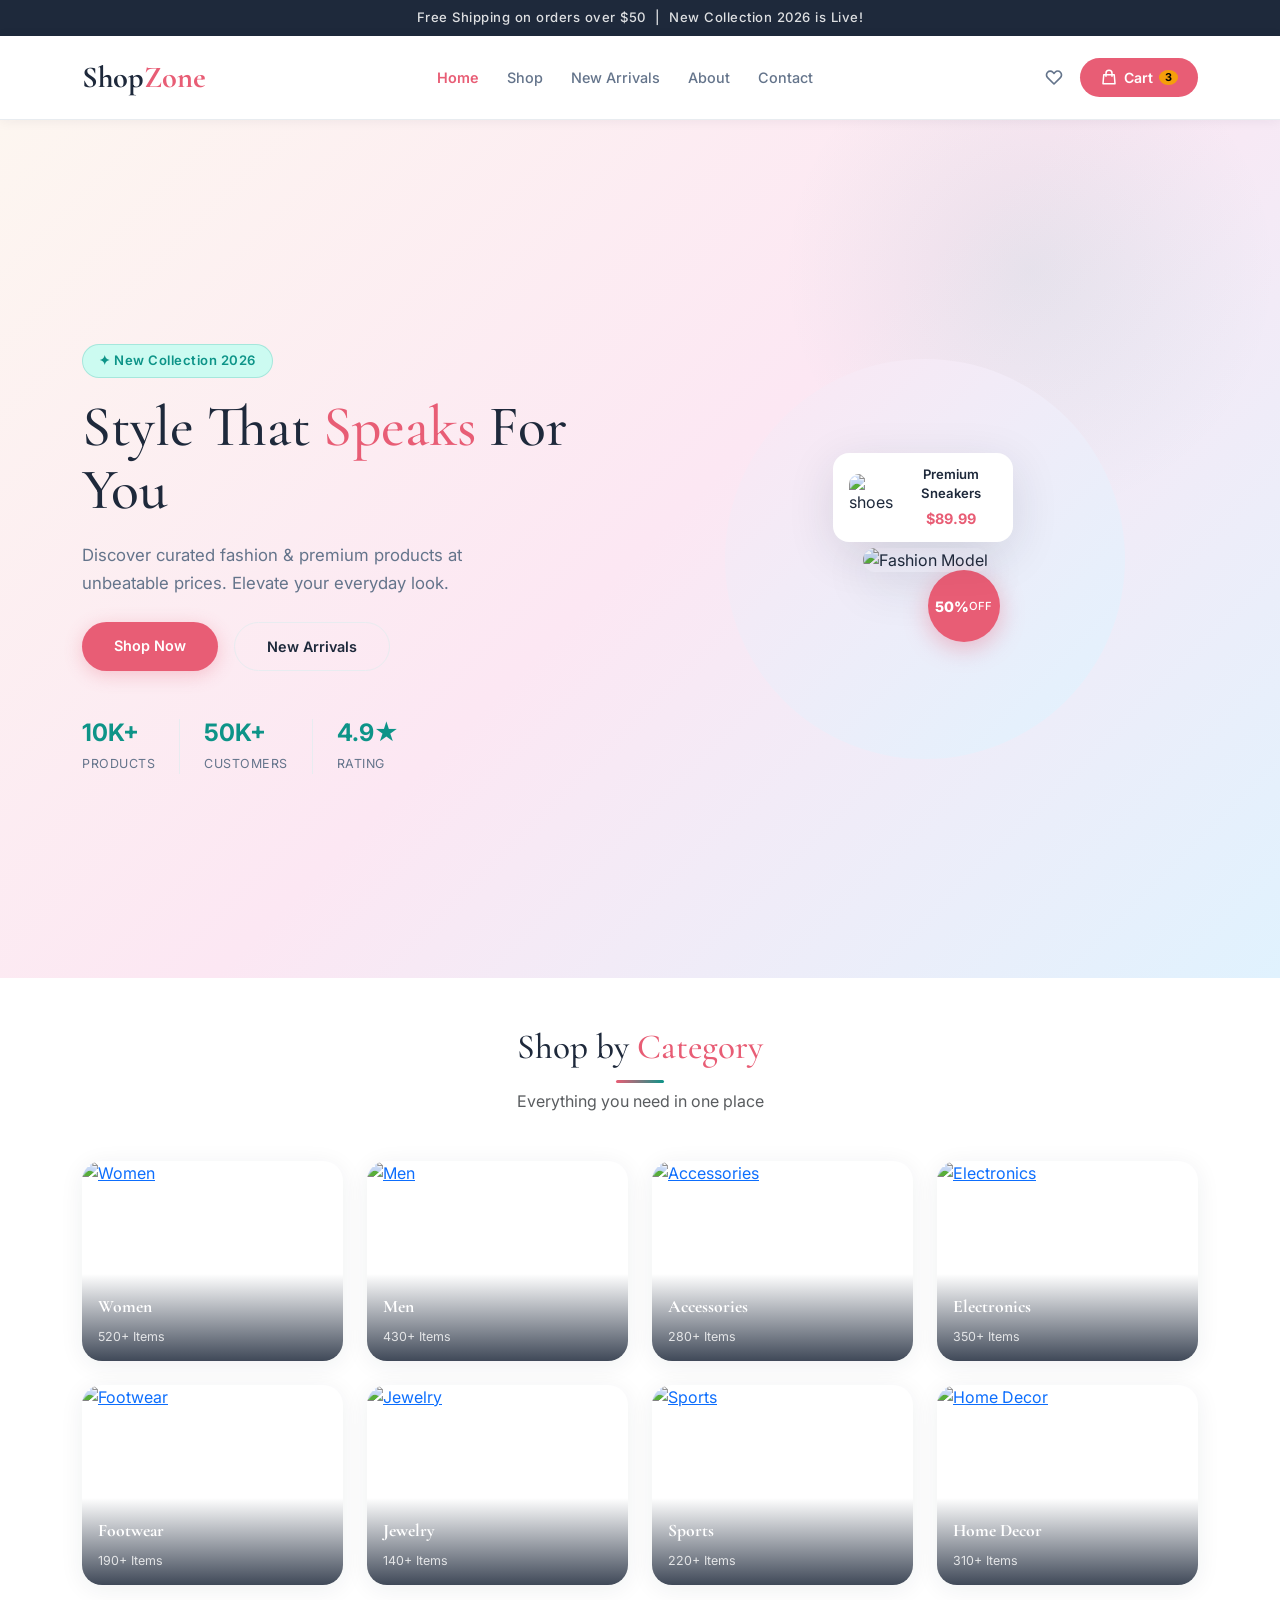
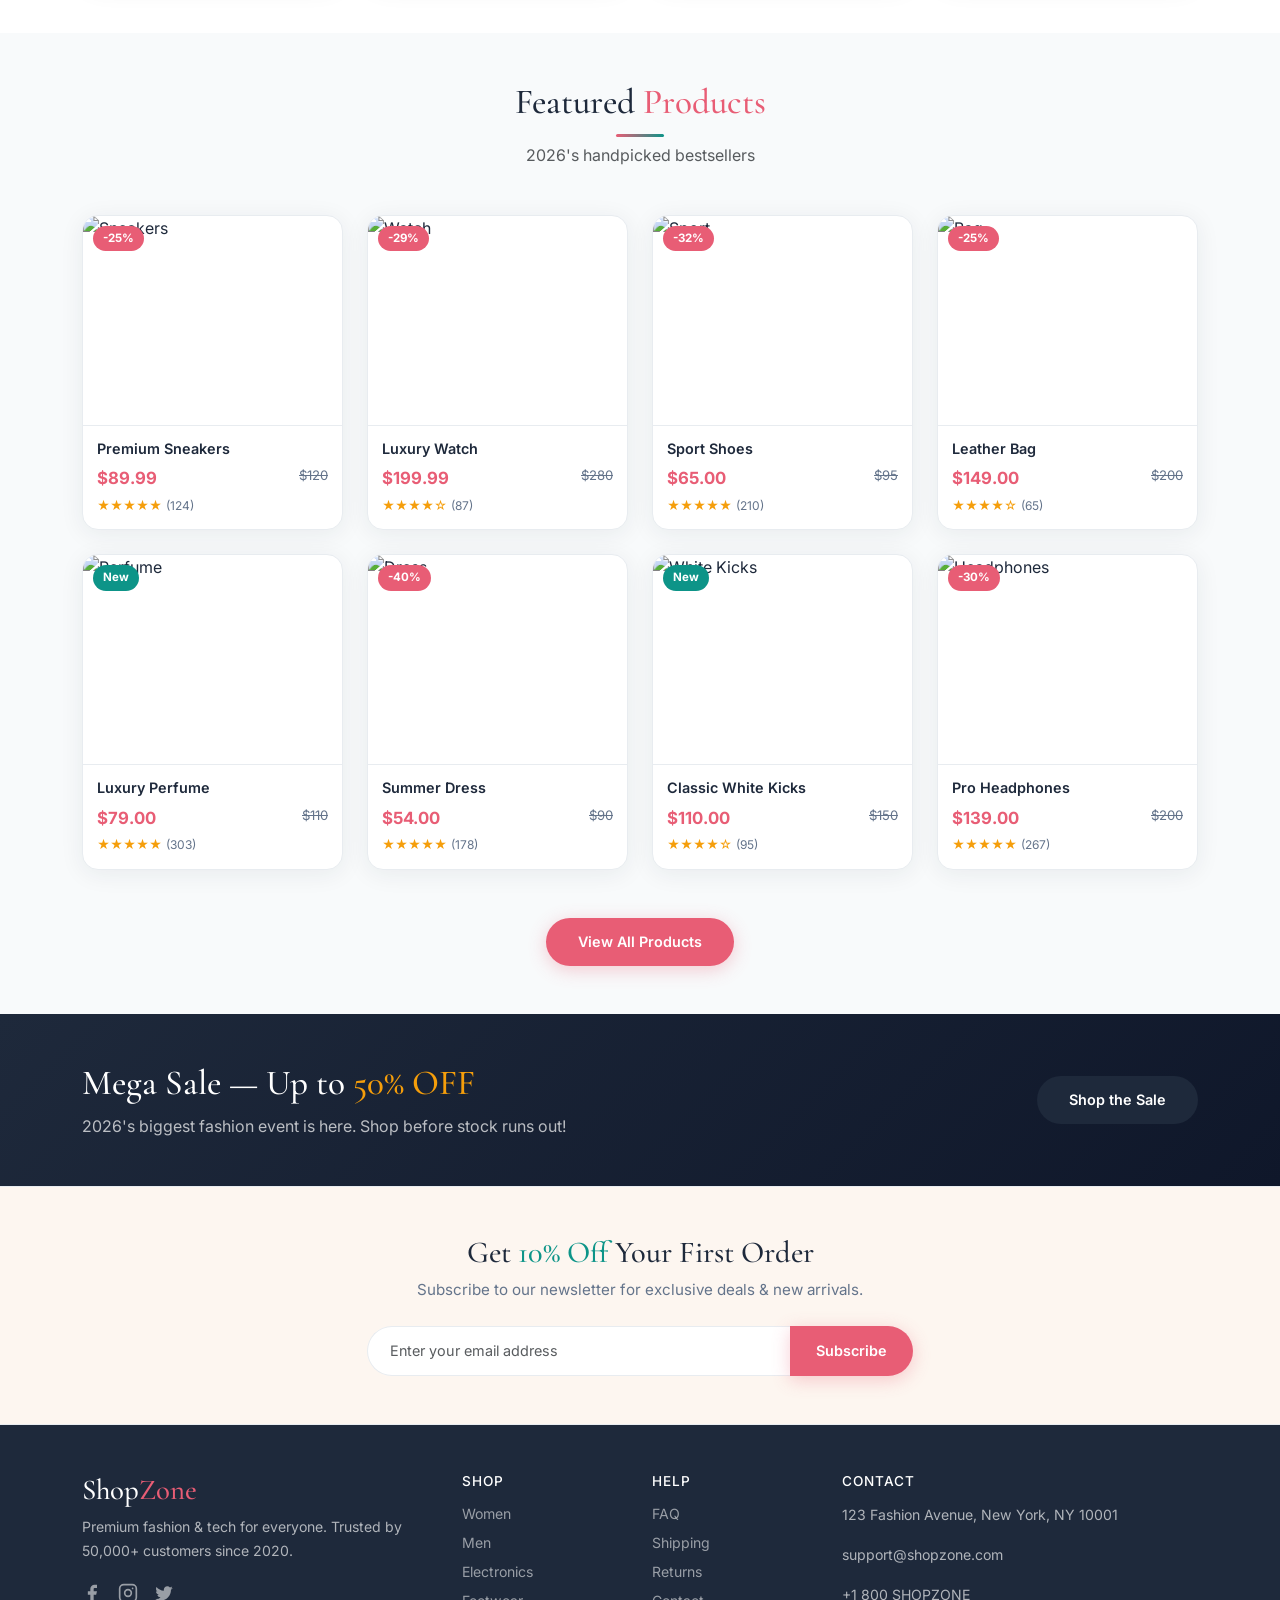
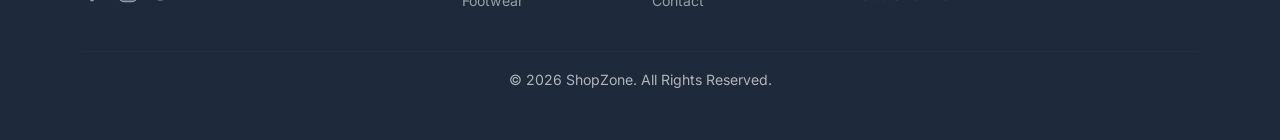
==== index.html @ 892e1886 "first commit" ====
<!doctype html>
<html lang="en">

<head>
  <meta charset="UTF-8" />
  <meta name="viewport" content="width=device-width, initial-scale=1" />
  <title>ShopZone 2026 - Home</title>
  <link rel="icon" type="image/svg+xml" href="favicon.svg" />
  <link href="https://cdn.jsdelivr.net/npm/bootstrap@5.3.0/dist/css/bootstrap.min.css" rel="stylesheet" />
  <link
    href="https://fonts.googleapis.com/css2?family=Cormorant+Garamond:wght@600;700&family=Inter:wght@400;500;600&display=swap"
    rel="stylesheet" />
  <link href="style.css" rel="stylesheet" />
</head>

<body>
  <div class="top-bar text-center py-2">
    Free Shipping on orders over $50 &nbsp;|&nbsp; New Collection 2026 is
    Live!
  </div>

  <nav class="navbar navbar-expand-lg sticky-top">
    <div class="container">
      <a class="navbar-brand" href="index.html">Shop<span>Zone</span></a>
      <button class="navbar-toggler" type="button" data-bs-toggle="collapse" data-bs-target="#nav" aria-controls="nav"
        aria-expanded="false" aria-label="Toggle navigation">
        <span class="navbar-toggler-icon"></span>
      </button>
      <div class="collapse navbar-collapse" id="nav">
        <ul class="navbar-nav mx-auto gap-1">
          <li class="nav-item">
            <a class="nav-link active" href="index.html">Home</a>
          </li>
          <li class="nav-item">
            <a class="nav-link" href="shop.html">Shop</a>
          </li>
          <li class="nav-item">
            <a class="nav-link" href="arrivals.html">New Arrivals</a>
          </li>
          <li class="nav-item">
            <a class="nav-link" href="about.html">About</a>
          </li>
          <li class="nav-item">
            <a class="nav-link" href="contact.html">Contact</a>
          </li>
        </ul>
        <div class="d-flex gap-3 align-items-center">
          <img src="images/" alt="" />
          <svg class="nav-icon" xmlns="http://www.w3.org/2000/svg" width="20" height="20" fill="none"
            viewBox="0 0 24 24" stroke="currentColor">
            <path stroke-linecap="round" stroke-linejoin="round" stroke-width="2"
              d="M4.318 6.318a4.5 4.5 0 000 6.364L12 20.364l7.682-7.682a4.5 4.5 0 00-6.364-6.364L12 7.636l-1.318-1.318a4.5 4.5 0 00-6.364 0z" />
          </svg>
          <a href="#" class="cart-btn">
            <svg xmlns="http://www.w3.org/2000/svg" width="18" height="18" fill="none" viewBox="0 0 24 24"
              stroke="currentColor">
              <path stroke-linecap="round" stroke-linejoin="round" stroke-width="2"
                d="M16 11V7a4 4 0 00-8 0v4M5 9h14l1 12H4L5 9z" />
            </svg>
            Cart <span class="badge">3</span>
          </a>
        </div>
      </div>
    </div>
  </nav>

  <!-- Hero -->
  <section class="hero">
    <div class="container">
      <div class="row align-items-center min-vh-85">
        <div class="col-lg-6">
          <p class="hero-tag">✦ New Collection 2026</p>
          <h1>Style That <span>Speaks</span> For You</h1>
          <p class="hero-sub">
            Discover curated fashion & premium products at unbeatable prices.
            Elevate your everyday look.
          </p>
          <div class="d-flex gap-3 mt-4 flex-wrap">
            <a href="shop.html" class="btn btn-primary-custom">Shop Now</a>
            <a href="arrivals.html" class="btn btn-outline-custom">New Arrivals</a>
          </div>
          <div class="hero-stats d-flex gap-4 mt-5">
            <div>
              <h4>10K+</h4>
              <small>Products</small>
            </div>
            <div class="divider-v"></div>
            <div>
              <h4>50K+</h4>
              <small>Customers</small>
            </div>
            <div class="divider-v"></div>
            <div>
              <h4>4.9★</h4>
              <small>Rating</small>
            </div>
          </div>
        </div>
        <div class="col-lg-6 text-center mt-5 mt-lg-0">
          <div class="hero-img-wrap">
            <div class="hero-circle"></div>
            <img src="https://images.unsplash.com/photo-1581044777550-4cfa60707c03?w=500&q=80" alt="Fashion Model"
              class="hero-img" />
            <div class="hero-badge">50%<br /><small>OFF</small></div>
            <div class="hero-float-card">
              <img src="https://images.unsplash.com/photo-1542291026-7eec264c27ff?w=60&q=80" alt="shoes" />
              <div>
                <p>Premium Sneakers</p>
                <span>$89.99</span>
              </div>
            </div>
          </div>
        </div>
      </div>
    </div>
  </section>

  <!-- Categories -->
  <section class="py-5" id="categories">
    <div class="container">
      <h2 class="section-title text-center">Shop by <span>Category</span></h2>
      <p class="text-center text-muted mb-5">
        Everything you need in one place
      </p>
      <div class="row g-4">
        <div class="col-6 col-md-3">
          <a href="shop.html" class="cat-card">
            <img src="https://images.unsplash.com/photo-1483985988355-763728e1935b?w=400&q=80" alt="Women" />
            <div class="cat-overlay">
              <p>Women</p>
              <small>520+ Items</small>
            </div>
          </a>
        </div>
        <div class="col-6 col-md-3">
          <a href="shop.html" class="cat-card">
            <img src="https://images.unsplash.com/photo-1490578474895-699cd4e2cf59?w=400&q=80" alt="Men" />
            <div class="cat-overlay">
              <p>Men</p>
              <small>430+ Items</small>
            </div>
          </a>
        </div>
        <div class="col-6 col-md-3">
          <a href="shop.html" class="cat-card">
            <img src="https://images.unsplash.com/photo-1523275335684-37898b6baf30?w=400&q=80" alt="Accessories" />
            <div class="cat-overlay">
              <p>Accessories</p>
              <small>280+ Items</small>
            </div>
          </a>
        </div>
        <div class="col-6 col-md-3">
          <a href="shop.html" class="cat-card">
            <img src="https://images.unsplash.com/photo-1526170375885-4d8ecf77b99f?w=400&q=80" alt="Electronics" />
            <div class="cat-overlay">
              <p>Electronics</p>
              <small>350+ Items</small>
            </div>
          </a>
        </div>
        <div class="col-6 col-md-3">
          <a href="shop.html" class="cat-card">
            <img src="https://images.unsplash.com/photo-1542291026-7eec264c27ff?w=400&q=80" alt="Footwear" />
            <div class="cat-overlay">
              <p>Footwear</p>
              <small>190+ Items</small>
            </div>
          </a>
        </div>
        <div class="col-6 col-md-3">
          <a href="shop.html" class="cat-card">
            <img src="https://images.unsplash.com/photo-1617038220319-276d3cfab638?w=400&q=80" alt="Jewelry" />
            <div class="cat-overlay">
              <p>Jewelry</p>
              <small>140+ Items</small>
            </div>
          </a>
        </div>
        <div class="col-6 col-md-3">
          <a href="shop.html" class="cat-card">
            <img src="https://images.unsplash.com/photo-1571019613454-1cb2f99b2d8b?w=400&q=80" alt="Sports" />
            <div class="cat-overlay">
              <p>Sports</p>
              <small>220+ Items</small>
            </div>
          </a>
        </div>
        <div class="col-6 col-md-3">
          <a href="shop.html" class="cat-card">
            <img src="https://images.unsplash.com/photo-1555041469-a586c61ea9bc?w=400&q=80" alt="Home Decor" />
            <div class="cat-overlay">
              <p>Home Decor</p>
              <small>310+ Items</small>
            </div>
          </a>
        </div>
      </div>
    </div>
  </section>

  <!-- Featured Products -->
  <section class="py-5 bg-soft">
    <div class="container">
      <h2 class="section-title text-center">
        Featured <span>Products</span>
      </h2>
      <p class="text-center text-muted mb-5">2026's handpicked bestsellers</p>
      <div class="row g-4">
        <div class="col-6 col-md-3">
          <div class="product-card">
            <div class="product-img-wrap">
              <span class="badge-sale">-25%</span><img
                src="https://images.unsplash.com/photo-1542291026-7eec264c27ff?w=300&q=80" alt="Sneakers" />
              <div class="product-overlay">
                <button class="btn-quick">Add to Cart</button><button class="btn-wish">&#9825;</button>
              </div>
            </div>
            <div class="product-info">
              <p class="product-name">Premium Sneakers</p>
              <div class="d-flex justify-content-between">
                <span class="price">$89.99</span><span class="old-price">$120</span>
              </div>
              <div class="stars">★★★★★ <small>(124)</small></div>
            </div>
          </div>
        </div>

        <div class="col-6 col-md-3">
          <div class="product-card">
            <div class="product-img-wrap">
              <span class="badge-sale">-29%</span><img
                src="https://images.unsplash.com/photo-1523275335684-37898b6baf30?w=300&q=80" alt="Watch" />
              <div class="product-overlay">
                <button class="btn-quick">Add to Cart</button><button class="btn-wish">&#9825;</button>
              </div>
            </div>
            <div class="product-info">
              <p class="product-name">Luxury Watch</p>
              <div class="d-flex justify-content-between">
                <span class="price">$199.99</span><span class="old-price">$280</span>
              </div>
              <div class="stars">★★★★☆ <small>(87)</small></div>
            </div>
          </div>
        </div>

        <div class="col-6 col-md-3">
          <div class="product-card">
            <div class="product-img-wrap">
              <span class="badge-sale">-32%</span><img
                src="https://images.unsplash.com/photo-1491553895911-0055eca6402d?w=300&q=80" alt="Sport" />
              <div class="product-overlay">
                <button class="btn-quick">Add to Cart</button><button class="btn-wish">&#9825;</button>
              </div>
            </div>
            <div class="product-info">
              <p class="product-name">Sport Shoes</p>
              <div class="d-flex justify-content-between">
                <span class="price">$65.00</span><span class="old-price">$95</span>
              </div>
              <div class="stars">★★★★★ <small>(210)</small></div>
            </div>
          </div>
        </div>

        <div class="col-6 col-md-3">
          <div class="product-card">
            <div class="product-img-wrap">
              <span class="badge-sale">-25%</span><img
                src="https://images.unsplash.com/photo-1548036328-c9fa89d128fa?w=300&q=80" alt="Bag" />
              <div class="product-overlay">
                <button class="btn-quick">Add to Cart</button><button class="btn-wish">&#9825;</button>
              </div>
            </div>
            <div class="product-info">
              <p class="product-name">Leather Bag</p>
              <div class="d-flex justify-content-between">
                <span class="price">$149.00</span><span class="old-price">$200</span>
              </div>
              <div class="stars">★★★★☆ <small>(65)</small></div>
            </div>
          </div>
        </div>

        <div class="col-6 col-md-3">
          <div class="product-card">
            <div class="product-img-wrap">
              <span class="badge-new">New</span><img
                src="https://images.unsplash.com/photo-1585386959984-a4155224a1ad?w=300&q=80" alt="Perfume" />
              <div class="product-overlay">
                <button class="btn-quick">Add to Cart</button><button class="btn-wish">&#9825;</button>
              </div>
            </div>
            <div class="product-info">
              <p class="product-name">Luxury Perfume</p>
              <div class="d-flex justify-content-between">
                <span class="price">$79.00</span><span class="old-price">$110</span>
              </div>
              <div class="stars">★★★★★ <small>(303)</small></div>
            </div>
          </div>
        </div>

        <div class="col-6 col-md-3">
          <div class="product-card">
            <div class="product-img-wrap">
              <span class="badge-sale">-40%</span><img
                src="https://images.unsplash.com/photo-1483985988355-763728e1935b?w=300&q=80" alt="Dress" />
              <div class="product-overlay">
                <button class="btn-quick">Add to Cart</button><button class="btn-wish">&#9825;</button>
              </div>
            </div>
            <div class="product-info">
              <p class="product-name">Summer Dress</p>
              <div class="d-flex justify-content-between">
                <span class="price">$54.00</span><span class="old-price">$90</span>
              </div>
              <div class="stars">★★★★★ <small>(178)</small></div>
            </div>
          </div>
        </div>

        <div class="col-6 col-md-3">
          <div class="product-card">
            <div class="product-img-wrap">
              <span class="badge-new">New</span><img
                src="https://images.unsplash.com/photo-1606107557195-0e29a4b5b4aa?w=300&q=80" alt="White Kicks" />
              <div class="product-overlay">
                <button class="btn-quick">Add to Cart</button><button class="btn-wish">&#9825;</button>
              </div>
            </div>
            <div class="product-info">
              <p class="product-name">Classic White Kicks</p>
              <div class="d-flex justify-content-between">
                <span class="price">$110.00</span><span class="old-price">$150</span>
              </div>
              <div class="stars">★★★★☆ <small>(95)</small></div>
            </div>
          </div>
        </div>

        <div class="col-6 col-md-3">
          <div class="product-card">
            <div class="product-img-wrap">
              <span class="badge-sale">-30%</span><img
                src="https://images.unsplash.com/photo-1585503418537-88331351ad99?w=300&q=80" alt="Headphones" />
              <div class="product-overlay">
                <button class="btn-quick">Add to Cart</button><button class="btn-wish">&#9825;</button>
              </div>
            </div>
            <div class="product-info">
              <p class="product-name">Pro Headphones</p>
              <div class="d-flex justify-content-between">
                <span class="price">$139.00</span><span class="old-price">$200</span>
              </div>
              <div class="stars">★★★★★ <small>(267)</small></div>
            </div>
          </div>
        </div>
      </div>
      <div class="text-center mt-5">
        <a href="shop.html" class="btn btn-primary-custom">View All Products</a>
      </div>
    </div>
  </section>

  <!-- Promo Banner -->
  <section class="promo-banner py-5">
    <div class="container">
      <div class="row align-items-center">
        <div class="col-lg-8">
          <h2>Mega Sale — Up to <span>50% OFF</span></h2>
          <p>
            2026's biggest fashion event is here. Shop before stock runs out!
          </p>
        </div>
        <div class="col-lg-4 text-lg-end mt-3 mt-lg-0">
          <a href="shop.html" class="btn btn-dark-custom">Shop the Sale</a>
        </div>
      </div>
    </div>
  </section>

  <!-- Newsletter -->
  <section class="newsletter py-5">
    <div class="container">
      <div class="row justify-content-center">
        <div class="col-lg-6 text-center">
          <h3>Get <span>10% Off</span> Your First Order</h3>
          <p>
            Subscribe to our newsletter for exclusive deals &amp; new
            arrivals.
          </p>
          <div class="input-group mt-4">
            <input type="email" class="form-control" placeholder="Enter your email address" />
            <button class="btn btn-primary-custom">Subscribe</button>
          </div>
        </div>
      </div>
    </div>
  </section>

  <footer class="footer py-5">
    <div class="container">
      <div class="row g-4">
        <div class="col-md-4">
          <h5 class="brand">Shop<span>Zone</span></h5>
          <p>
            Premium fashion &amp; tech for everyone. Trusted by 50,000+
            customers since 2020.
          </p>
          <div class="d-flex gap-3 mt-3 social-icons">
            <a href="#"><svg width="20" height="20" fill="currentColor" viewBox="0 0 24 24">
                <path d="M18 2h-3a5 5 0 00-5 5v3H7v4h3v8h4v-8h3l1-4h-4V7a1 1 0 011-1h3z" />
              </svg></a>
            <a href="#"><svg width="20" height="20" fill="none" stroke="currentColor" stroke-width="2"
                viewBox="0 0 24 24">
                <rect x="2" y="2" width="20" height="20" rx="5" />
                <circle cx="12" cy="12" r="4" />
                <circle cx="17.5" cy="6.5" r="1" fill="currentColor" stroke="none" />
              </svg></a>
            <a href="#"><svg width="20" height="20" fill="currentColor" viewBox="0 0 24 24">
                <path
                  d="M22.46 6c-.77.35-1.6.58-2.46.69.88-.53 1.56-1.37 1.88-2.38-.83.5-1.75.85-2.72 1.05C18.37 4.5 17.26 4 16 4c-2.35 0-4.27 1.92-4.27 4.29 0 .34.04.67.11.98C8.28 9.09 5.11 7.38 3 4.79c-.37.63-.58 1.37-.58 2.15 0 1.49.75 2.81 1.91 3.56-.71 0-1.37-.2-1.95-.5v.03c0 2.08 1.48 3.82 3.44 4.21a4.22 4.22 0 01-1.93.07 4.28 4.28 0 004 2.98 8.521 8.521 0 01-5.33 1.84c-.34 0-.68-.02-1.02-.06C3.44 20.29 5.7 21 8.12 21 16 21 20.33 14.46 20.33 8.79c0-.19 0-.37-.01-.56.84-.6 1.56-1.36 2.14-2.23z" />
              </svg></a>
          </div>
        </div>
        <div class="col-md-2">
          <h6>Shop</h6>
          <ul class="list-unstyled">
            <li><a href="shop.html">Women</a></li>
            <li><a href="shop.html">Men</a></li>
            <li><a href="shop.html">Electronics</a></li>
            <li><a href="shop.html">Footwear</a></li>
          </ul>
        </div>
        <div class="col-md-2">
          <h6>Help</h6>
          <ul class="list-unstyled">
            <li><a href="contact.html">FAQ</a></li>
            <li><a href="contact.html">Shipping</a></li>
            <li><a href="contact.html">Returns</a></li>
            <li><a href="contact.html">Contact</a></li>
          </ul>
        </div>
        <div class="col-md-4">
          <h6>Contact</h6>
          <p class="small">123 Fashion Avenue, New York, NY 10001</p>
          <p class="small">support@shopzone.com</p>
          <p class="small">+1 800 SHOPZONE</p>
        </div>
      </div>
      <hr class="mt-4" />
      <p class="text-center small mb-0">
        © 2026 ShopZone. All Rights Reserved.
      </p>
    </div>
  </footer>

  <script src="https://cdn.jsdelivr.net/npm/bootstrap@5.3.0/dist/js/bootstrap.bundle.min.js"></script>
</body>

</html>
---- style.css ----
/* ===== 2026 Light Color Palette ===== */
:root {
  --primary: #1e293b;
  --accent: #e85d75;
  --accent2: #f97316;
  --teal: #0d9488;
  --teal-light: #ccfbf1;
  --coral: #fb7185;
  --gold: #f59e0b;
  --bg: #ffffff;
  --bg-soft: #f8fafb;
  --bg-cream: #fdf6f0;
  --border: #e8ecf0;
  --text: #1e293b;
  --text-muted: #64748b;
  --shadow: 0 4px 24px rgba(30, 41, 59, 0.07);
  --shadow-lg: 0 12px 48px rgba(30, 41, 59, 0.12);
}

/* ===== Base ===== */
* {
  box-sizing: border-box;
  margin: 0;
  padding: 0;
}

body {
  font-family: 'Inter', sans-serif;
  color: var(--text);
  background: var(--bg);
}

h1,
h2,
h3,
h5,
.navbar-brand,
.brand {
  font-family: 'Cormorant Garamond', serif;
}

span {
  color: var(--accent);
}

/* ===== Top Bar ===== */
.top-bar {
  background: var(--primary);
  color: rgba(255, 255, 255, 0.85);
  font-size: 0.82rem;
  font-weight: 500;
  letter-spacing: 0.5px;
}

/* ===== Navbar ===== */
.navbar {
  background: var(--bg);
  border-bottom: 1px solid var(--border);
  padding: 14px 0;
  box-shadow: 0 1px 12px rgba(30, 41, 59, 0.06);
}

.navbar-brand {
  color: var(--primary) !important;
  font-size: 1.9rem;
  font-weight: 700;
}

.nav-link {
  color: var(--text-muted) !important;
  font-weight: 500;
  font-size: 0.9rem;
  padding: 6px 12px !important;
  transition: color .2s;
}

.nav-link:hover {
  color: var(--teal) !important;
}

.nav-icon {
  color: var(--text-muted);
  cursor: pointer;
  stroke-width: 1.8;
  transition: color .2s;
}

.nav-icon:hover {
  color: var(--teal);
}

.cart-btn {
  background: var(--accent);
  color: #fff !important;
  padding: 9px 20px;
  border-radius: 50px;
  text-decoration: none;
  font-weight: 600;
  font-size: 0.88rem;
  display: flex;
  align-items: center;
  gap: 6px;
  transition: background .2s;
}

.cart-btn:hover {
  background: #d44567;
}

.cart-btn .badge {
  background: var(--gold);
  color: #000;
  border-radius: 50%;
  padding: 2px 6px;
  font-size: 0.68rem;
  font-weight: 700;
}

/* ===== Hero ===== */
.hero {
  background: linear-gradient(135deg, var(--bg-cream) 0%, #fce7f3 50%, #e0f2fe 100%);
  padding: 70px 0 50px;
  overflow: hidden;
  position: relative;
}

.hero::before {
  content: '';
  position: absolute;
  width: 500px;
  height: 500px;
  background: radial-gradient(circle, rgba(13, 148, 136, 0.08), transparent 70%);
  top: -100px;
  right: 0;
  border-radius: 50%;
  pointer-events: none;
}

.min-vh-85 {
  min-height: 82vh;
}

.hero-tag {
  display: inline-block;
  background: var(--teal-light);
  color: var(--teal);
  padding: 6px 16px;
  border-radius: 50px;
  font-size: 0.82rem;
  font-weight: 600;
  letter-spacing: 0.5px;
  margin-bottom: 18px;
  border: 1px solid rgba(13, 148, 136, 0.2);
}

.hero h1 {
  font-size: 3.6rem;
  line-height: 1.1;
  color: var(--primary);
  margin-bottom: 18px;
}

.hero-sub {
  color: var(--text-muted);
  font-size: 1.05rem;
  max-width: 460px;
  line-height: 1.7;
}

.hero-stats h4 {
  font-size: 1.5rem;
  color: var(--teal);
  margin-bottom: 2px;
  font-family: 'Inter', sans-serif;
  font-weight: 700;
}

.hero-stats small {
  color: var(--text-muted);
  font-size: 0.78rem;
  text-transform: uppercase;
  letter-spacing: 0.5px;
}

.divider-v {
  width: 1px;
  background: var(--border);
  align-self: stretch;
}

.hero-img-wrap {
  position: relative;
  display: inline-block;
}

.hero-circle {
  position: absolute;
  width: 400px;
  height: 400px;
  background: linear-gradient(135deg, #fce7f3, #e0f2fe);
  border-radius: 50%;
  top: 50%;
  left: 50%;
  transform: translate(-50%, -50%);
  z-index: 0;
}

.hero-img {
  position: relative;
  z-index: 1;
  width: 100%;
  max-width: 400px;
  border-radius: 28px;
  box-shadow: var(--shadow-lg);
  object-fit: cover;
  height: 480px;
}

.hero-badge {
  position: absolute;
  top: 24px;
  right: -12px;
  background: var(--accent);
  color: #fff;
  width: 72px;
  height: 72px;
  border-radius: 50%;
  display: flex;
  align-items: center;
  justify-content: center;
  text-align: center;
  font-weight: 800;
  font-size: 0.9rem;
  z-index: 2;
  box-shadow: 0 6px 24px rgba(232, 93, 117, 0.4);
  animation: pulse 2s infinite;
  line-height: 1.2;
}

.hero-badge small {
  font-size: 0.7rem;
  font-weight: 500;
}

@keyframes pulse {

  0%,
  100% {
    transform: scale(1);
  }

  50% {
    transform: scale(1.06);
  }
}

.hero-float-card {
  position: absolute;
  bottom: 30px;
  left: -30px;
  background: #fff;
  border-radius: 16px;
  padding: 12px 16px;
  display: flex;
  align-items: center;
  gap: 12px;
  box-shadow: var(--shadow-lg);
  z-index: 2;
  min-width: 180px;
}

.hero-float-card img {
  width: 46px;
  height: 46px;
  object-fit: cover;
  border-radius: 10px;
}

.hero-float-card p {
  font-size: 0.82rem;
  font-weight: 600;
  color: var(--text);
  margin: 0 0 2px;
}

.hero-float-card span {
  font-size: 0.9rem;
  font-weight: 700;
  color: var(--accent);
}

/* ===== Buttons ===== */
.btn-primary-custom {
  background: var(--accent);
  color: #fff;
  border: none;
  padding: 13px 32px;
  border-radius: 50px;
  font-weight: 600;
  font-size: 0.9rem;
  transition: all .3s;
  text-decoration: none;
  display: inline-block;
  box-shadow: 0 4px 18px rgba(232, 93, 117, 0.3);
}

.btn-primary-custom:hover {
  background: #d44567;
  color: #fff;
  transform: translateY(-2px);
}

.btn-outline-custom {
  background: transparent;
  color: var(--primary);
  border: 1.5px solid var(--border);
  padding: 13px 32px;
  border-radius: 50px;
  font-weight: 600;
  font-size: 0.9rem;
  transition: all .3s;
  text-decoration: none;
  display: inline-block;
}

.btn-outline-custom:hover {
  border-color: var(--teal);
  color: var(--teal);
}

.btn-dark-custom {
  background: var(--primary);
  color: #fff;
  border: none;
  padding: 13px 32px;
  border-radius: 50px;
  font-weight: 600;
  font-size: 0.9rem;
  transition: all .3s;
  text-decoration: none;
  display: inline-block;
}

.btn-dark-custom:hover {
  background: var(--teal);
  color: #fff;
}

/* ===== Section Title ===== */
.section-title {
  font-size: 2.2rem;
  color: var(--primary);
  position: relative;
  padding-bottom: 14px;
  margin-bottom: 6px;
}

.section-title::after {
  content: '';
  width: 48px;
  height: 3px;
  background: linear-gradient(90deg, var(--accent), var(--teal));
  position: absolute;
  bottom: 0;
  left: 50%;
  transform: translateX(-50%);
  border-radius: 2px;
}

/* ===== Categories ===== */
.cat-card {
  border-radius: 20px;
  overflow: hidden;
  position: relative;
  cursor: pointer;
  box-shadow: var(--shadow);
  transition: all .35s;
  display: block;
}

.cat-card img {
  width: 100%;
  height: 200px;
  object-fit: cover;
  transition: transform .5s;
  display: block;
}

.cat-card:hover {
  transform: translateY(-6px);
  box-shadow: var(--shadow-lg);
}

.cat-card:hover img {
  transform: scale(1.08);
}

.cat-overlay {
  position: absolute;
  bottom: 0;
  left: 0;
  right: 0;
  background: linear-gradient(to top, rgba(30, 41, 59, 0.85) 0%, transparent 100%);
  padding: 20px 16px 14px;
  color: #fff;
}

.cat-overlay p {
  font-weight: 700;
  font-size: 1rem;
  margin: 0 0 2px;
  font-family: 'Cormorant Garamond', serif;
  font-size: 1.1rem;
}

.cat-overlay small {
  font-size: 0.78rem;
  opacity: 0.8;
}

/* ===== Filter Tabs ===== */
.filter-tabs {
  display: flex;
  gap: 10px;
  flex-wrap: wrap;
  justify-content: center;
}

.filter-btn {
  background: var(--bg);
  border: 1.5px solid var(--border);
  color: var(--text-muted);
  padding: 8px 22px;
  border-radius: 50px;
  font-weight: 500;
  font-size: 0.88rem;
  cursor: pointer;
  transition: all .2s;
  font-family: 'Inter', sans-serif;
}

.filter-btn:hover {
  border-color: var(--teal);
  color: var(--teal);
}

.filter-btn.active {
  background: var(--teal);
  border-color: var(--teal);
  color: #fff;
  font-weight: 600;
}

/* ===== Products ===== */
.bg-soft {
  background: var(--bg-soft);
}

.product-card {
  background: var(--bg);
  border-radius: 16px;
  overflow: hidden;
  box-shadow: var(--shadow);
  transition: all .3s;
  border: 1px solid var(--border);
}

.product-card:hover {
  transform: translateY(-6px);
  box-shadow: var(--shadow-lg);
  border-color: transparent;
}

.product-img-wrap {
  position: relative;
  overflow: hidden;
}

.product-img-wrap img {
  width: 100%;
  height: 210px;
  object-fit: cover;
  transition: transform .45s;
  display: block;
}

.product-card:hover img {
  transform: scale(1.06);
}

.badge-sale,
.badge-new {
  position: absolute;
  top: 10px;
  left: 10px;
  padding: 4px 10px;
  border-radius: 50px;
  font-size: 0.72rem;
  font-weight: 700;
  z-index: 2;
}

.badge-sale {
  background: var(--accent);
  color: #fff;
}

.badge-new {
  background: var(--teal);
  color: #fff;
}

.product-overlay {
  position: absolute;
  bottom: -60px;
  left: 0;
  right: 0;
  background: rgba(255, 255, 255, 0.96);
  padding: 12px 14px;
  display: flex;
  gap: 8px;
  justify-content: center;
  transition: bottom .3s;
  backdrop-filter: blur(4px);
  border-top: 1px solid var(--border);
}

.product-card:hover .product-overlay {
  bottom: 0;
}

.btn-quick {
  background: var(--accent);
  border: none;
  color: #fff;
  padding: 8px 18px;
  border-radius: 50px;
  font-weight: 600;
  cursor: pointer;
  font-family: 'Inter', sans-serif;
  font-size: 0.82rem;
  transition: background .2s;
}

.btn-quick:hover {
  background: #d44567;
}

.btn-wish {
  background: var(--bg-soft);
  border: 1.5px solid var(--border);
  color: var(--accent);
  width: 36px;
  height: 36px;
  border-radius: 50%;
  font-size: 1rem;
  cursor: pointer;
  transition: all .2s;
  display: flex;
  align-items: center;
  justify-content: center;
}

.btn-wish:hover {
  background: var(--accent);
  color: #fff;
  border-color: var(--accent);
}

.product-info {
  padding: 14px;
}

.product-name {
  font-weight: 600;
  font-size: 0.9rem;
  color: var(--text);
  margin-bottom: 8px;
  line-height: 1.3;
}

.price {
  font-size: 1.05rem;
  font-weight: 700;
  color: var(--accent);
}

.old-price {
  color: var(--text-muted);
  text-decoration: line-through;
  font-size: 0.82rem;
}

.stars {
  color: var(--gold);
  font-size: 0.78rem;
  margin-top: 5px;
}

.stars small {
  color: var(--text-muted);
  font-size: 0.75rem;
}

/* ===== Promo Banner ===== */
.promo-banner {
  background: linear-gradient(135deg, var(--primary) 0%, #0f172a 100%);
  color: #fff;
}

.promo-banner h2 {
  font-size: 2.2rem;
  color: #fff;
  margin-bottom: 10px;
}

.promo-banner p {
  color: rgba(255, 255, 255, 0.7);
  font-size: 1rem;
  margin: 0;
}

.promo-banner span {
  color: var(--gold);
}

/* ===== Newsletter ===== */
.newsletter {
  background: var(--bg-cream);
  border-top: 1px solid var(--border);
  border-bottom: 1px solid var(--border);
}

.newsletter h3 {
  font-size: 1.9rem;
  color: var(--primary);
}

.newsletter p {
  color: var(--text-muted);
  font-size: 0.95rem;
}

.newsletter span {
  color: var(--teal);
}

.newsletter .form-control {
  border-radius: 50px 0 0 50px;
  padding: 13px 22px;
  border: 1.5px solid var(--border);
  border-right: none;
  font-family: 'Inter', sans-serif;
  font-size: 0.9rem;
  background: var(--bg);
}

.newsletter .form-control:focus {
  outline: none;
  box-shadow: none;
  border-color: var(--teal);
}

.newsletter .btn-primary-custom {
  border-radius: 0 50px 50px 0;
  padding: 13px 26px;
}

/* Footer  */
.footer {
  background: var(--primary);
  color: rgba(255, 255, 255, 0.65);
}

.footer .brand {
  font-size: 1.8rem;
  color: #fff !important;
}

.footer h6 {
  color: #fff;
  font-size: 0.85rem;
  text-transform: uppercase;
  letter-spacing: 1px;
  margin-bottom: 14px;
  font-family: 'Inter', sans-serif;
}

.footer p {
  font-size: 0.88rem;
  line-height: 1.7;
}

.footer ul li a {
  color: rgba(255, 255, 255, 0.55);
  text-decoration: none;
  font-size: 0.88rem;
  display: block;
  margin-bottom: 8px;
  transition: color .2s;
}

.footer ul li a:hover {
  color: var(--teal);
}

.footer hr {
  border-color: rgba(255, 255, 255, 0.1);
}

.social-icons a {
  color: rgba(255, 255, 255, 0.55);
  transition: color .2s;
}

.social-icons a:hover {
  color: var(--teal);
}

.payment-icons img {
  opacity: 0.7;
  filter: brightness(10);
}

/*Responsive*/
@media (max-width: 768px) {
  .hero h1 {
    font-size: 2.4rem;
  }

  .min-vh-85 {
    min-height: auto;
    padding: 20px 0;
  }

  .hero-img {
    height: 340px;
  }

  .hero-float-card {
    display: none;
  }

  .hero-circle {
    width: 300px;
    height: 300px;
  }
}

/* Page Header */
.page-header {
  background: linear-gradient(135deg, var(--bg-cream) 0%, #fce7f3 60%, #e0f2fe 100%);
  padding: 60px 0 40px;
  text-align: center;
  border-bottom: 1px solid var(--border);
}

.page-header h1 {
  font-size: 3rem;
  color: var(--primary);
  margin-bottom: 10px;
}

.page-header p {
  color: var(--text-muted);
  font-size: 1rem;
  margin-bottom: 14px;
}

.breadcrumb-item a {
  color: var(--teal);
  text-decoration: none;
}

.breadcrumb-item.active {
  color: var(--text-muted);
}

.breadcrumb-item+.breadcrumb-item::before {
  color: var(--text-muted);
}

/*  Nav Active  */
.nav-link.active {
  color: var(--accent) !important;
  font-weight: 600;
}

/* About Page */
.about-stat {
  background: var(--bg-soft);
  border: 1px solid var(--border);
  border-radius: 14px;
  padding: 20px;
  text-align: center;
}

.about-stat h3 {
  font-size: 1.8rem;
  color: var(--teal);
  margin-bottom: 4px;
  font-family: 'Inter', sans-serif;
  font-weight: 700;
}

.about-stat p {
  color: var(--text-muted);
  font-size: 0.85rem;
  margin: 0;
}

.value-card {
  background: var(--bg);
  border: 1px solid var(--border);
  border-radius: 18px;
  padding: 32px 20px;
  transition: all .3s;
  box-shadow: var(--shadow);
}

.value-card:hover {
  transform: translateY(-6px);
  border-color: var(--teal);
  box-shadow: var(--shadow-lg);
}

.value-icon {
  width: 64px;
  height: 64px;
  background: var(--teal-light);
  border-radius: 50%;
  display: flex;
  align-items: center;
  justify-content: center;
  margin: 0 auto 16px;
  color: var(--teal);
}

.value-card h5 {
  font-size: 1rem;
  font-weight: 700;
  color: var(--primary);
  margin-bottom: 8px;
}

.team-card {
  padding: 10px;
}

.team-img,
.team-card img {
  width: 120px;
  height: 120px;
  border-radius: 50%;
  object-fit: cover;
  margin: 0 auto 14px;
  display: block;
  border: 3px solid var(--border);
  transition: border-color .3s;
}

.team-card:hover .team-img,
.team-card:hover img {
  border-color: var(--accent);
}

.team-card h6 {
  font-weight: 700;
  color: var(--primary);
  margin-bottom: 4px;
}

.team-card small {
  color: var(--text-muted);
  font-size: 0.82rem;
}

/*  Contact Page*/
.contact-info-card {
  background: var(--bg-soft);
  border-radius: 18px;
  padding: 28px;
  border: 1px solid var(--border);
}

.contact-icon {
  width: 44px;
  height: 44px;
  min-width: 44px;
  background: var(--teal-light);
  border-radius: 12px;
  display: flex;
  align-items: center;
  justify-content: center;
  color: var(--teal);
}

.contact-info-card h6 {
  font-weight: 700;
  color: var(--primary);
  margin-bottom: 4px;
  font-size: 0.9rem;
}

.contact-form-wrap {
  background: var(--bg);
  border: 1px solid var(--border);
  border-radius: 20px;
  padding: 36px;
  box-shadow: var(--shadow);
}

.contact-input {
  border: 1.5px solid var(--border);
  border-radius: 10px;
  padding: 11px 16px;
  font-family: 'Inter', sans-serif;
  font-size: 0.9rem;
  transition: border-color .2s;
}

.contact-input:focus {
  border-color: var(--teal);
  box-shadow: none;
  outline: none;
}

.fw-500 {
  font-weight: 500;
  font-size: 0.88rem;
  color: var(--text);
}

.fw-600 {
  font-weight: 600;
}

/* Accordion  */
.accordion-button {
  background: var(--bg);
  color: var(--primary);
  font-size: 0.95rem;
}

.accordion-button:not(.collapsed) {
  background: var(--teal-light);
  color: var(--teal);
  box-shadow: none;
}

.accordion-button:focus {
  box-shadow: none;
}

.accordion-body {
  background: var(--bg);
  font-size: 0.9rem;
  line-height: 1.7;
}
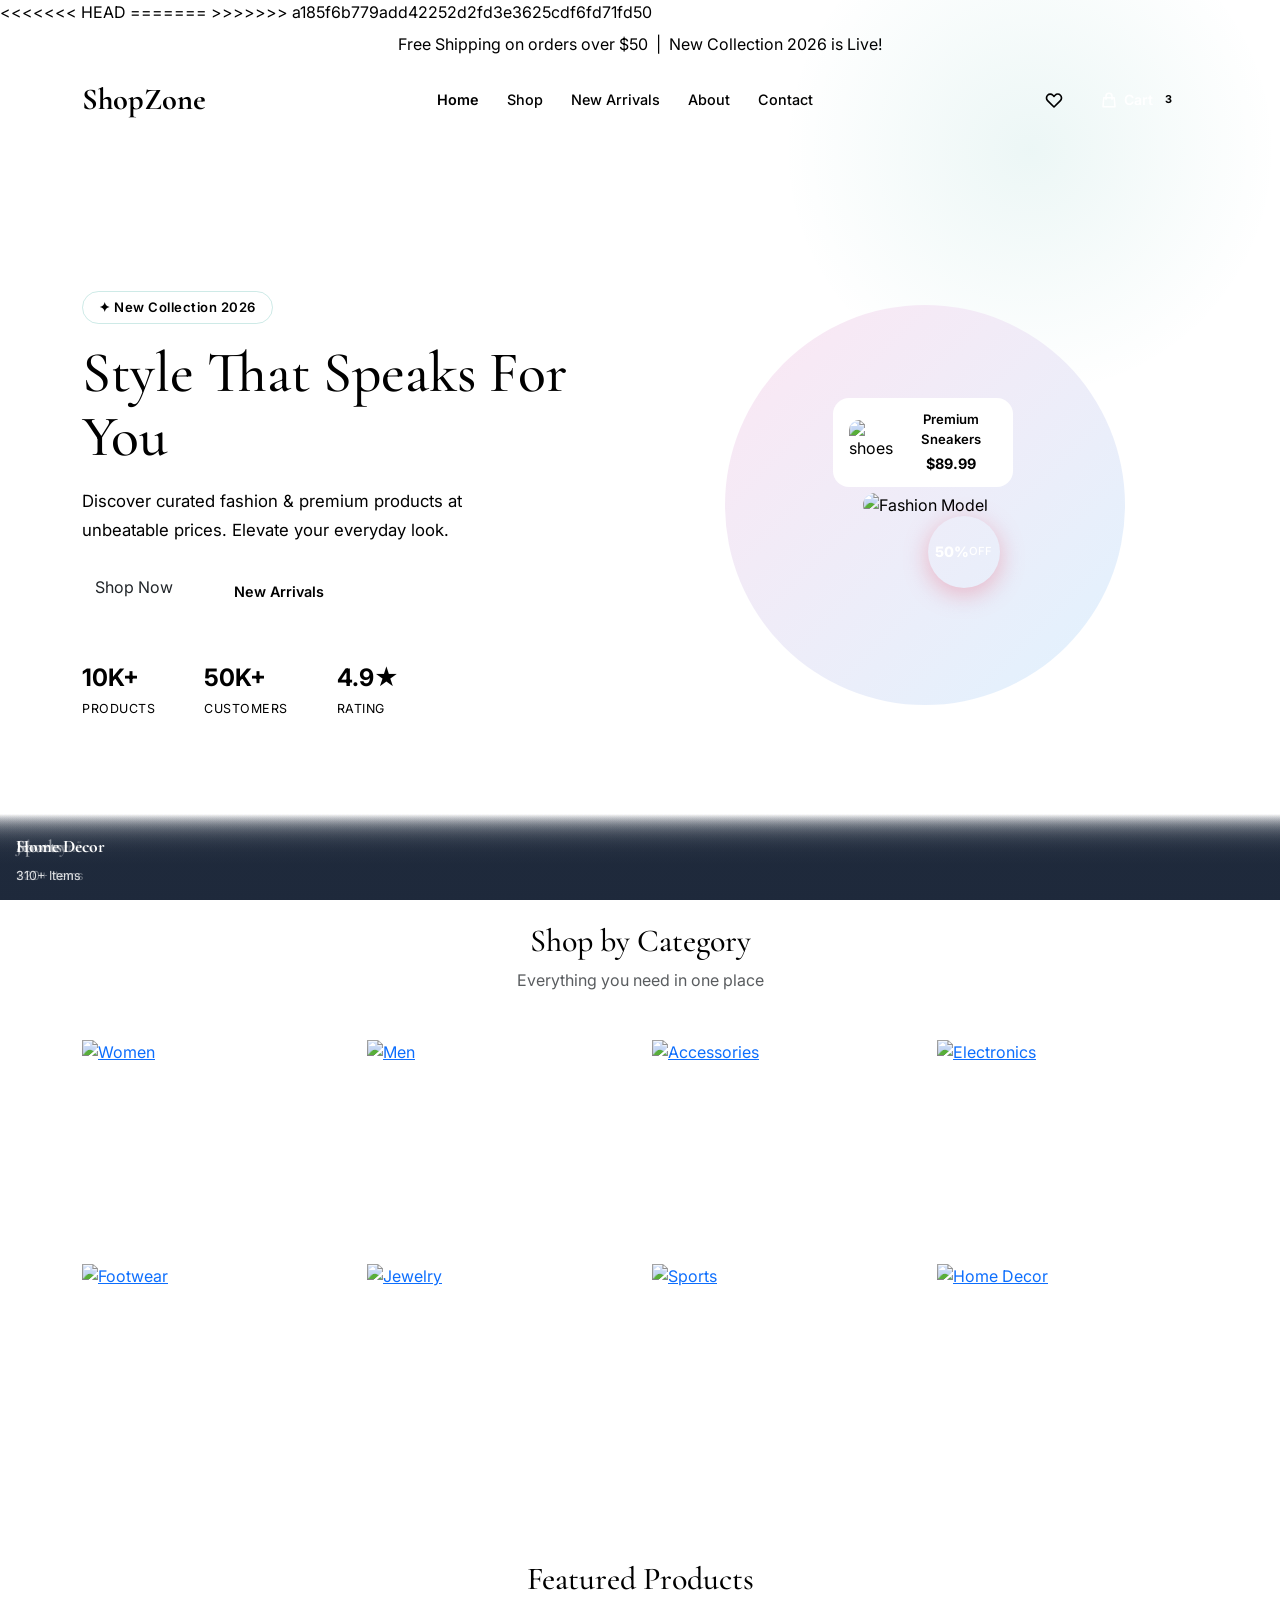
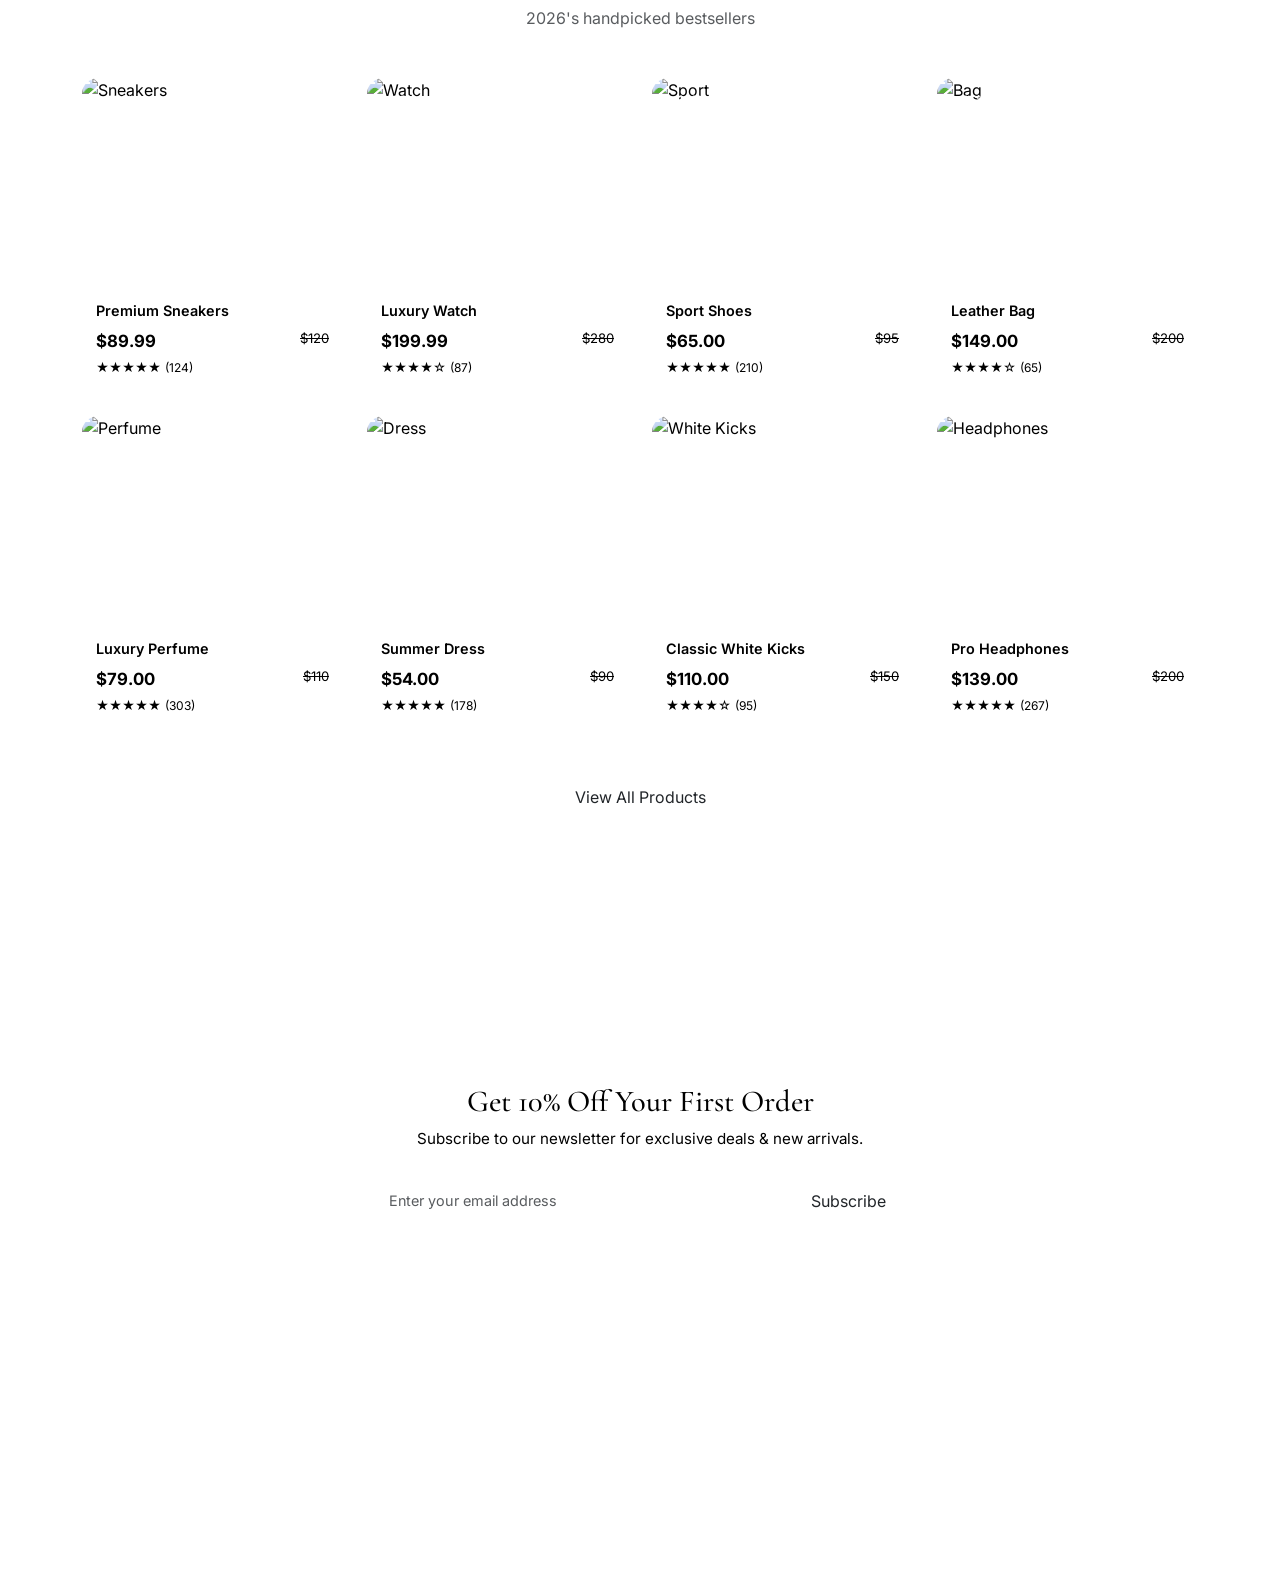
==== commit f6aac3b1: "merge conflict resolved" ====
--- a/index.html
+++ b/index.html
@@ -4,7 +4,11 @@
 <head>
   <meta charset="UTF-8" />
   <meta name="viewport" content="width=device-width, initial-scale=1" />
+<<<<<<< HEAD
+  <title>ShopZone</title>
+=======
   <title>ShopZone 2026 - Home</title>
+>>>>>>> a185f6b779add42252d2fd3e3625cdf6fd71fd50
   <link rel="icon" type="image/svg+xml" href="favicon.svg" />
   <link href="https://cdn.jsdelivr.net/npm/bootstrap@5.3.0/dist/css/bootstrap.min.css" rel="stylesheet" />
   <link
--- a/style.css
+++ b/style.css
@@ -1,4 +1,7 @@
+<<<<<<< HEAD
+=======
 /* ===== 2026 Light Color Palette ===== */
+>>>>>>> a185f6b779add42252d2fd3e3625cdf6fd71fd50
 :root {
   --primary: #1e293b;
   --accent: #e85d75;
@@ -17,7 +20,10 @@
   --shadow-lg: 0 12px 48px rgba(30, 41, 59, 0.12);
 }
 
+<<<<<<< HEAD
+=======
 /* ===== Base ===== */
+>>>>>>> a185f6b779add42252d2fd3e3625cdf6fd71fd50
 * {
   box-sizing: border-box;
   margin: 0;
@@ -43,7 +49,11 @@
   color: var(--accent);
 }
 
+<<<<<<< HEAD
+/* Top Bar */
+=======
 /* ===== Top Bar ===== */
+>>>>>>> a185f6b779add42252d2fd3e3625cdf6fd71fd50
 .top-bar {
   background: var(--primary);
   color: rgba(255, 255, 255, 0.85);
@@ -52,7 +62,11 @@
   letter-spacing: 0.5px;
 }
 
+<<<<<<< HEAD
+/*  Navbar  */
+=======
 /* ===== Navbar ===== */
+>>>>>>> a185f6b779add42252d2fd3e3625cdf6fd71fd50
 .navbar {
   background: var(--bg);
   border-bottom: 1px solid var(--border);
@@ -116,7 +130,11 @@
   font-weight: 700;
 }
 
+<<<<<<< HEAD
+/* Hero  */
+=======
 /* ===== Hero ===== */
+>>>>>>> a185f6b779add42252d2fd3e3625cdf6fd71fd50
 .hero {
   background: linear-gradient(135deg, var(--bg-cream) 0%, #fce7f3 50%, #e0f2fe 100%);
   padding: 70px 0 50px;
@@ -289,7 +307,11 @@
   color: var(--accent);
 }
 
+<<<<<<< HEAD
+/*  Buttons */
+=======
 /* ===== Buttons ===== */
+>>>>>>> a185f6b779add42252d2fd3e3625cdf6fd71fd50
 .btn-primary-custom {
   background: var(--accent);
   color: #fff;
@@ -346,7 +368,11 @@
   color: #fff;
 }
 
+<<<<<<< HEAD
+/* SectionTitle */
+=======
 /* ===== Section Title ===== */
+>>>>>>> a185f6b779add42252d2fd3e3625cdf6fd71fd50
 .section-title {
   font-size: 2.2rem;
   color: var(--primary);
@@ -367,7 +393,11 @@
   border-radius: 2px;
 }
 
+<<<<<<< HEAD
+/* Categories  */
+=======
 /* ===== Categories ===== */
+>>>>>>> a185f6b779add42252d2fd3e3625cdf6fd71fd50
 .cat-card {
   border-radius: 20px;
   overflow: hidden;
@@ -418,7 +448,11 @@
   opacity: 0.8;
 }
 
+<<<<<<< HEAD
+/* Filter Tabs  */
+=======
 /* ===== Filter Tabs ===== */
+>>>>>>> a185f6b779add42252d2fd3e3625cdf6fd71fd50
 .filter-tabs {
   display: flex;
   gap: 10px;
@@ -451,7 +485,11 @@
   font-weight: 600;
 }
 
+<<<<<<< HEAD
+/* Products */
+=======
 /* ===== Products ===== */
+>>>>>>> a185f6b779add42252d2fd3e3625cdf6fd71fd50
 .bg-soft {
   background: var(--bg-soft);
 }
@@ -602,7 +640,11 @@
   font-size: 0.75rem;
 }
 
+<<<<<<< HEAD
+/* Promo Banner  */
+=======
 /* ===== Promo Banner ===== */
+>>>>>>> a185f6b779add42252d2fd3e3625cdf6fd71fd50
 .promo-banner {
   background: linear-gradient(135deg, var(--primary) 0%, #0f172a 100%);
   color: #fff;
@@ -624,7 +666,11 @@
   color: var(--gold);
 }
 
+<<<<<<< HEAD
+/*  Newsletter */
+=======
 /* ===== Newsletter ===== */
+>>>>>>> a185f6b779add42252d2fd3e3625cdf6fd71fd50
 .newsletter {
   background: var(--bg-cream);
   border-top: 1px solid var(--border);
@@ -956,4 +1002,10 @@
   background: var(--bg);
   font-size: 0.9rem;
   line-height: 1.7;
-}+<<<<<<< HEAD
+}
+
+/* end */
+=======
+}
+>>>>>>> a185f6b779add42252d2fd3e3625cdf6fd71fd50
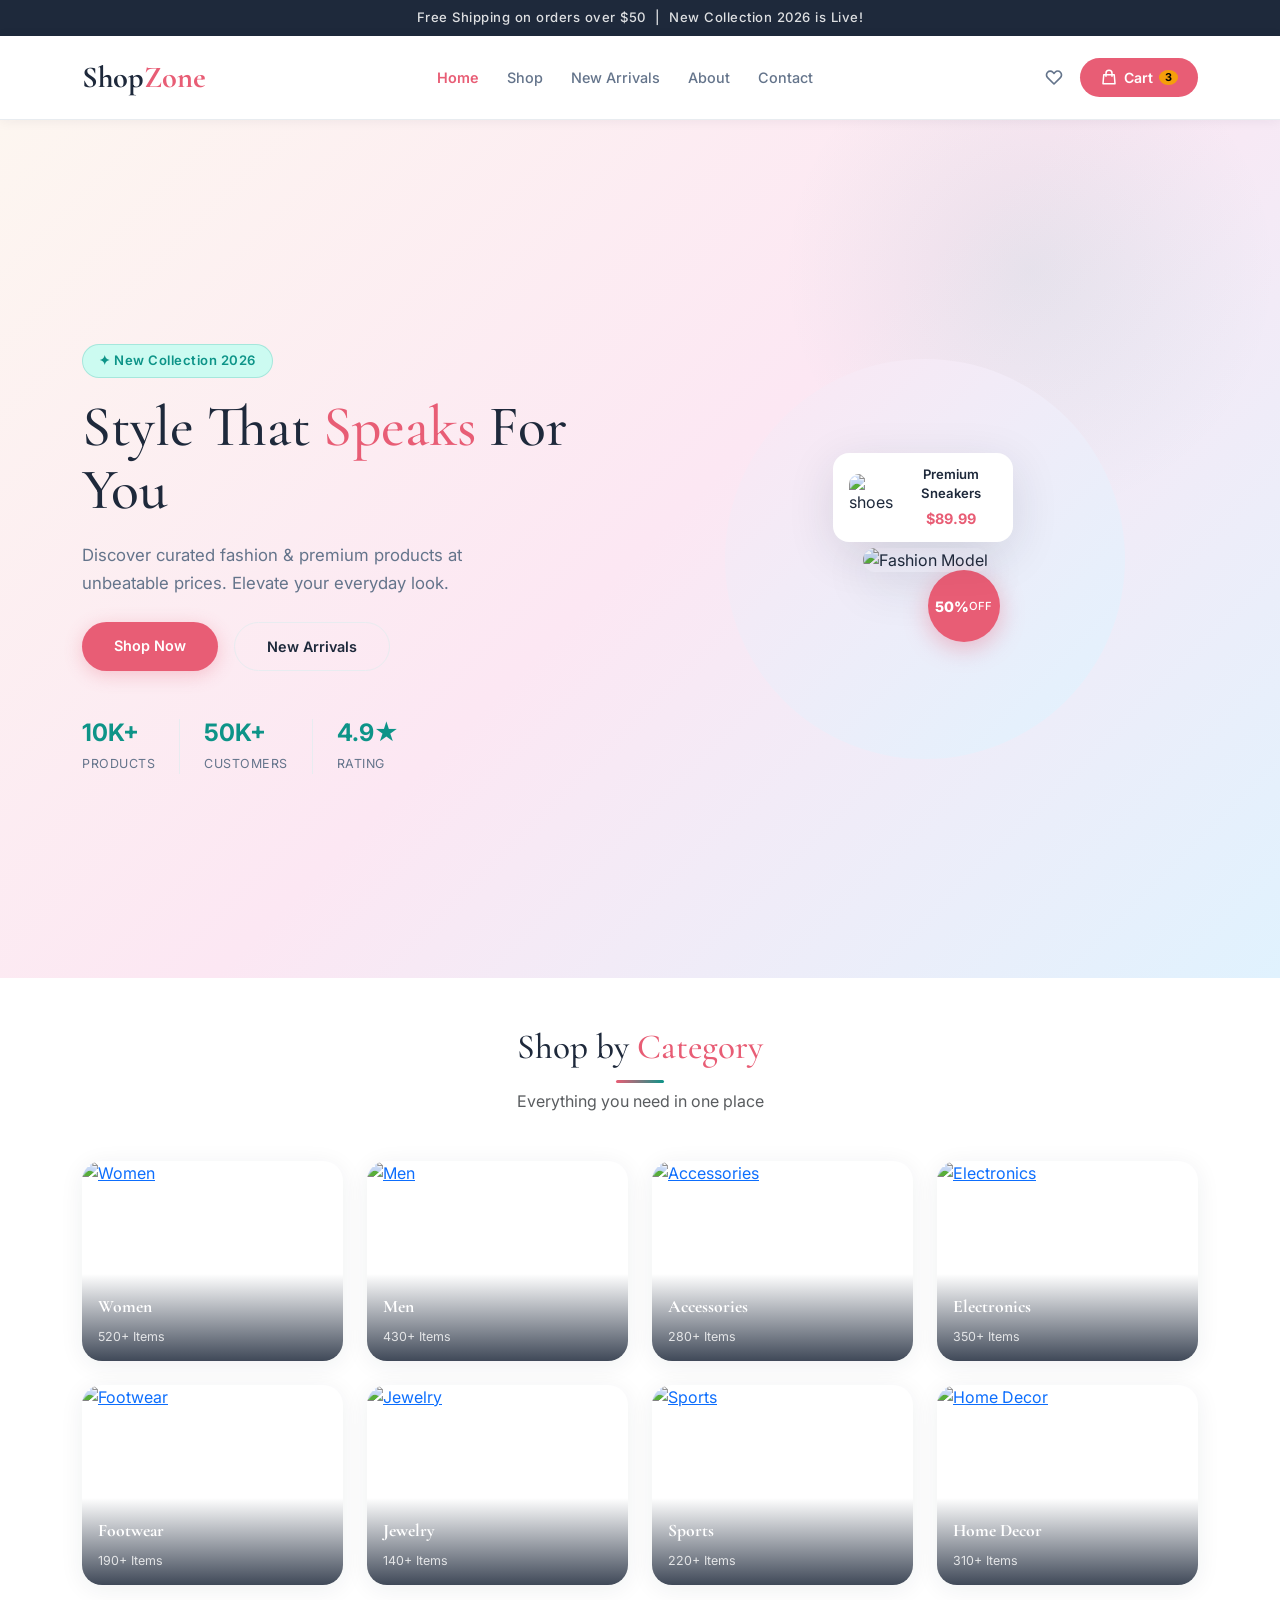
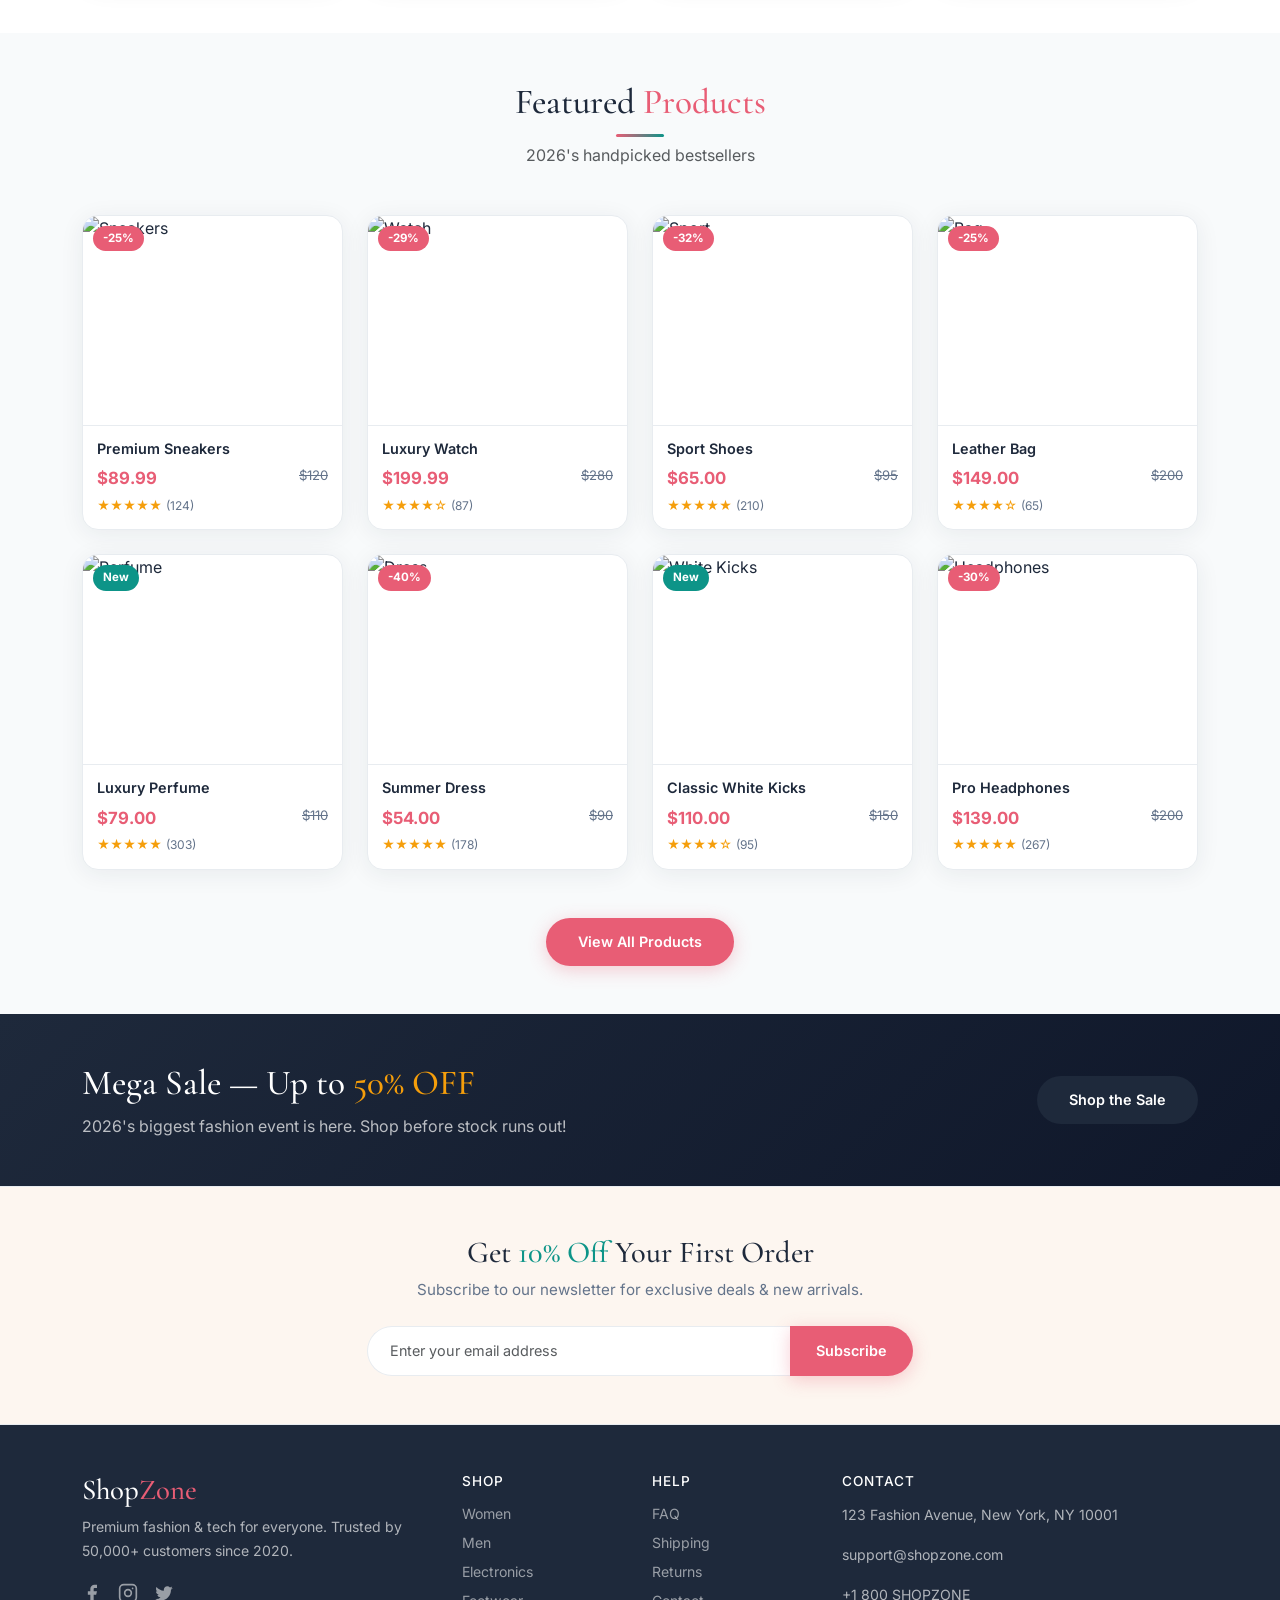
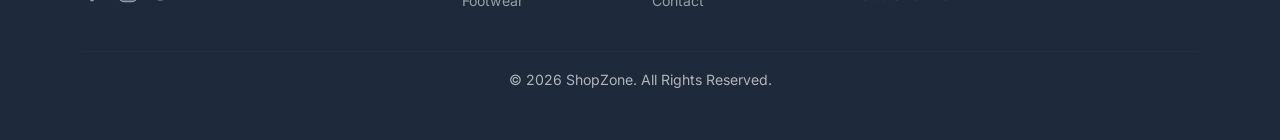
==== commit 9c794b99: "accpect current  comments." ====
--- a/index.html
+++ b/index.html
@@ -4,11 +4,7 @@
 <head>
   <meta charset="UTF-8" />
   <meta name="viewport" content="width=device-width, initial-scale=1" />
-<<<<<<< HEAD
   <title>ShopZone</title>
-=======
-  <title>ShopZone 2026 - Home</title>
->>>>>>> a185f6b779add42252d2fd3e3625cdf6fd71fd50
   <link rel="icon" type="image/svg+xml" href="favicon.svg" />
   <link href="https://cdn.jsdelivr.net/npm/bootstrap@5.3.0/dist/css/bootstrap.min.css" rel="stylesheet" />
   <link
--- a/style.css
+++ b/style.css
@@ -1,7 +1,3 @@
-<<<<<<< HEAD
-=======
-/* ===== 2026 Light Color Palette ===== */
->>>>>>> a185f6b779add42252d2fd3e3625cdf6fd71fd50
 :root {
   --primary: #1e293b;
   --accent: #e85d75;
@@ -20,10 +16,6 @@
   --shadow-lg: 0 12px 48px rgba(30, 41, 59, 0.12);
 }
 
-<<<<<<< HEAD
-=======
-/* ===== Base ===== */
->>>>>>> a185f6b779add42252d2fd3e3625cdf6fd71fd50
 * {
   box-sizing: border-box;
   margin: 0;
@@ -49,11 +41,7 @@
   color: var(--accent);
 }
 
-<<<<<<< HEAD
 /* Top Bar */
-=======
-/* ===== Top Bar ===== */
->>>>>>> a185f6b779add42252d2fd3e3625cdf6fd71fd50
 .top-bar {
   background: var(--primary);
   color: rgba(255, 255, 255, 0.85);
@@ -62,11 +50,7 @@
   letter-spacing: 0.5px;
 }
 
-<<<<<<< HEAD
 /*  Navbar  */
-=======
-/* ===== Navbar ===== */
->>>>>>> a185f6b779add42252d2fd3e3625cdf6fd71fd50
 .navbar {
   background: var(--bg);
   border-bottom: 1px solid var(--border);
@@ -130,11 +114,7 @@
   font-weight: 700;
 }
 
-<<<<<<< HEAD
 /* Hero  */
-=======
-/* ===== Hero ===== */
->>>>>>> a185f6b779add42252d2fd3e3625cdf6fd71fd50
 .hero {
   background: linear-gradient(135deg, var(--bg-cream) 0%, #fce7f3 50%, #e0f2fe 100%);
   padding: 70px 0 50px;
@@ -307,11 +287,7 @@
   color: var(--accent);
 }
 
-<<<<<<< HEAD
 /*  Buttons */
-=======
-/* ===== Buttons ===== */
->>>>>>> a185f6b779add42252d2fd3e3625cdf6fd71fd50
 .btn-primary-custom {
   background: var(--accent);
   color: #fff;
@@ -368,11 +344,7 @@
   color: #fff;
 }
 
-<<<<<<< HEAD
 /* SectionTitle */
-=======
-/* ===== Section Title ===== */
->>>>>>> a185f6b779add42252d2fd3e3625cdf6fd71fd50
 .section-title {
   font-size: 2.2rem;
   color: var(--primary);
@@ -393,11 +365,7 @@
   border-radius: 2px;
 }
 
-<<<<<<< HEAD
 /* Categories  */
-=======
-/* ===== Categories ===== */
->>>>>>> a185f6b779add42252d2fd3e3625cdf6fd71fd50
 .cat-card {
   border-radius: 20px;
   overflow: hidden;
@@ -448,11 +416,7 @@
   opacity: 0.8;
 }
 
-<<<<<<< HEAD
 /* Filter Tabs  */
-=======
-/* ===== Filter Tabs ===== */
->>>>>>> a185f6b779add42252d2fd3e3625cdf6fd71fd50
 .filter-tabs {
   display: flex;
   gap: 10px;
@@ -485,11 +449,7 @@
   font-weight: 600;
 }
 
-<<<<<<< HEAD
 /* Products */
-=======
-/* ===== Products ===== */
->>>>>>> a185f6b779add42252d2fd3e3625cdf6fd71fd50
 .bg-soft {
   background: var(--bg-soft);
 }
@@ -640,11 +600,7 @@
   font-size: 0.75rem;
 }
 
-<<<<<<< HEAD
 /* Promo Banner  */
-=======
-/* ===== Promo Banner ===== */
->>>>>>> a185f6b779add42252d2fd3e3625cdf6fd71fd50
 .promo-banner {
   background: linear-gradient(135deg, var(--primary) 0%, #0f172a 100%);
   color: #fff;
@@ -666,11 +622,7 @@
   color: var(--gold);
 }
 
-<<<<<<< HEAD
 /*  Newsletter */
-=======
-/* ===== Newsletter ===== */
->>>>>>> a185f6b779add42252d2fd3e3625cdf6fd71fd50
 .newsletter {
   background: var(--bg-cream);
   border-top: 1px solid var(--border);
@@ -1002,10 +954,5 @@
   background: var(--bg);
   font-size: 0.9rem;
   line-height: 1.7;
-<<<<<<< HEAD
-}
-
+}
 /* end */
-=======
-}
->>>>>>> a185f6b779add42252d2fd3e3625cdf6fd71fd50
